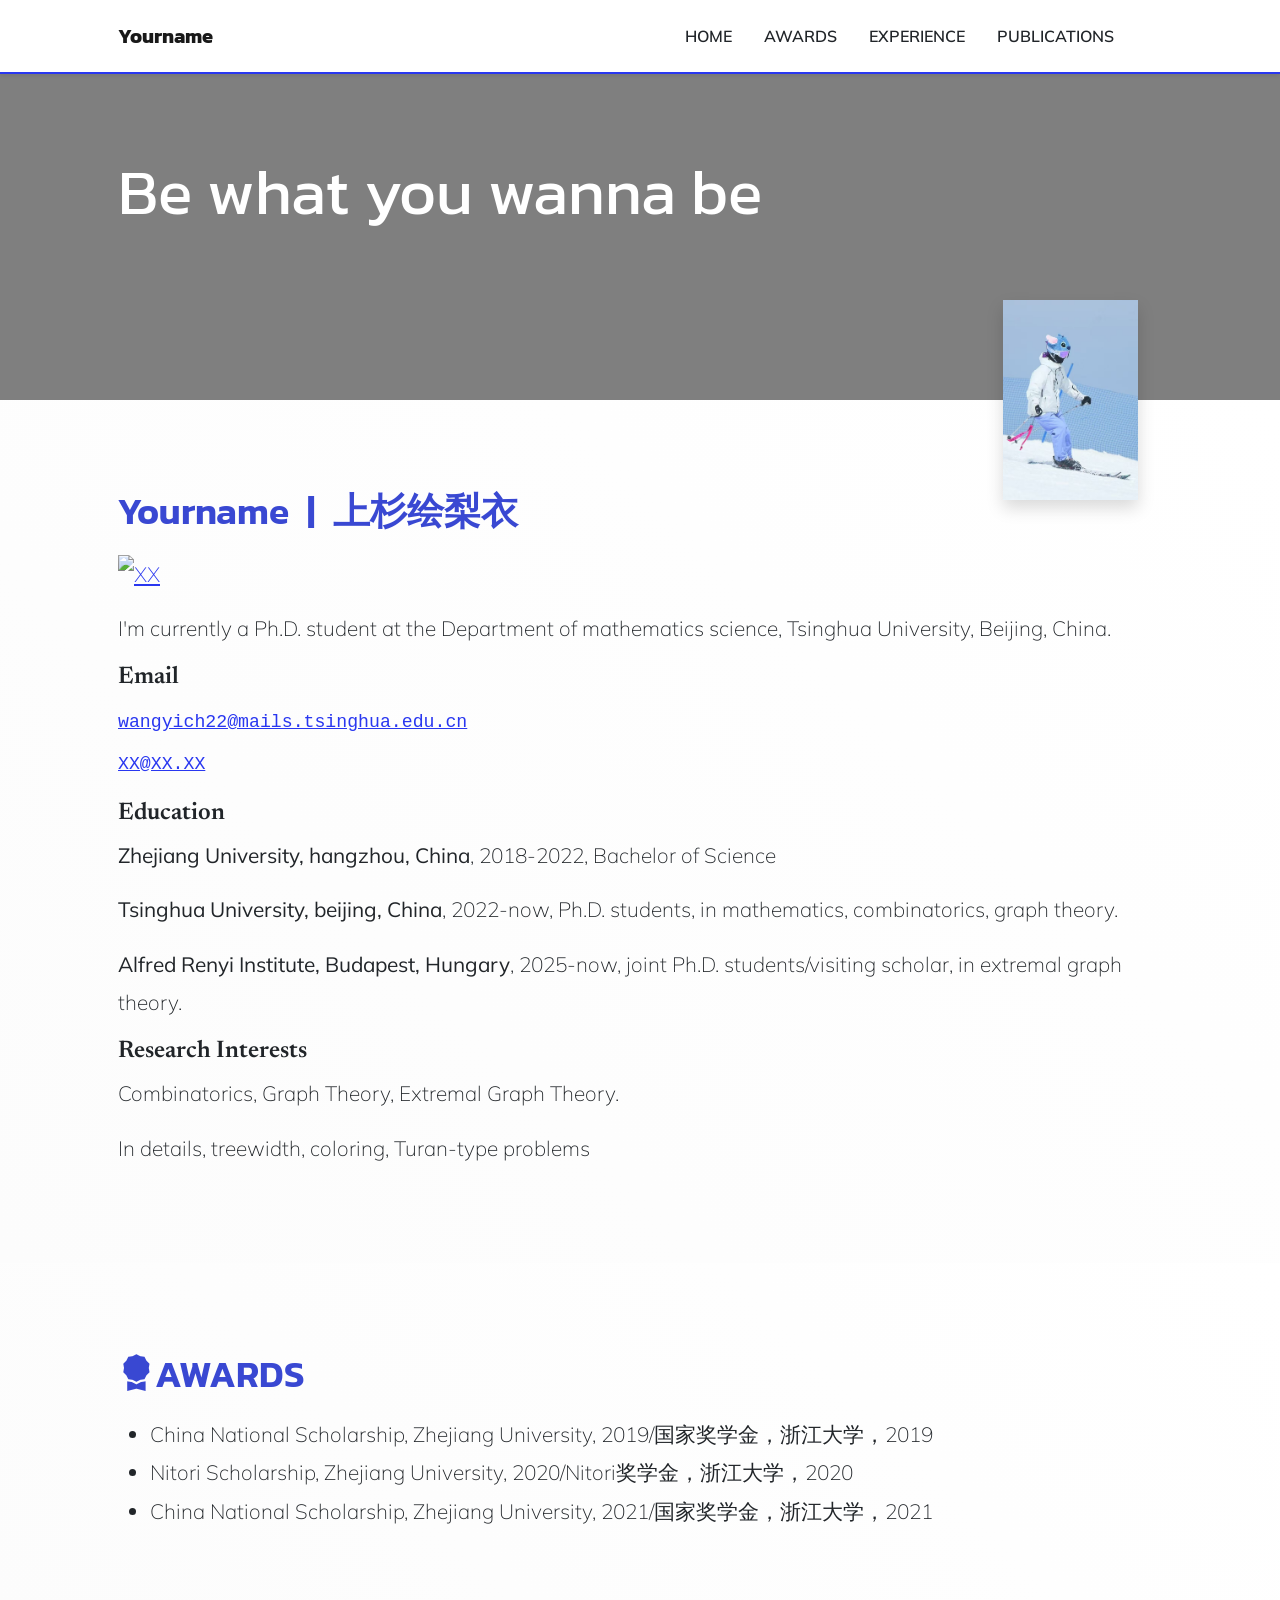
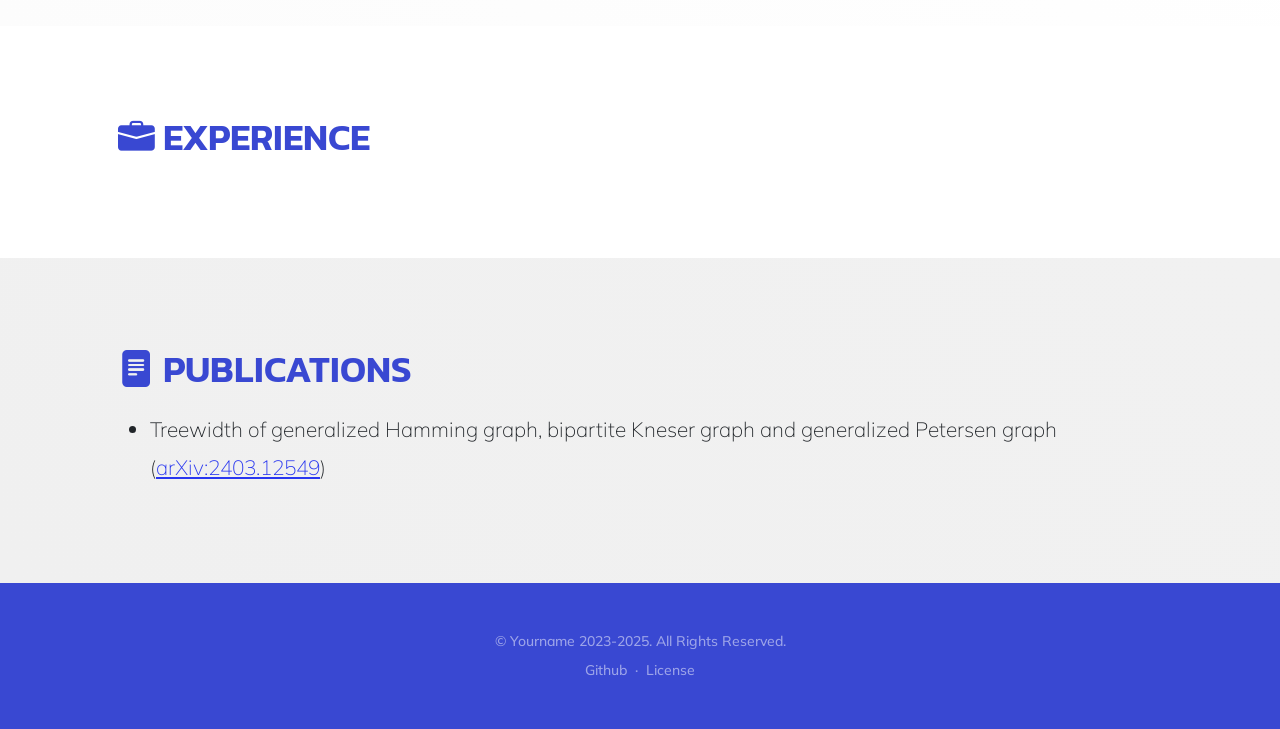
==== index.html @ 84e43491 "test" ====
<!DOCTYPE html>
<html lang="en">

<head>
    <meta charset="utf-8" />
    <meta name="viewport" content="width=device-width, initial-scale=1, shrink-to-fit=no" />
    <meta name="description" content="Academic Webpage" />
    <meta name="author" content="yixin0313" />
    <title id="title"></title>

    <!-- Icon -->
    <link rel="icon" type="image/x-icon" href="static/assets/favicon.ico" />

    <!-- Bootstrap icons-->
    <link href="https://cdn.jsdelivr.net/npm/bootstrap-icons@1.5.0/font/bootstrap-icons.css" rel="stylesheet" />

    <!-- Google fonts-->
    <link rel="preconnect" href="https://fonts.gstatic.com" />
    <link href="https://fonts.googleapis.com/css2?family=Newsreader:ital,wght@0,600;1,600&amp;display=swap"
        rel="stylesheet" />
    <link
        href="https://fonts.googleapis.com/css2?family=Mulish:ital,wght@0,300;0,500;0,600;0,700;1,300;1,500;1,600;1,700&amp;display=swap"
        rel="stylesheet" />
    <link href="https://fonts.googleapis.com/css2?family=Kanit:ital,wght@0,400;1,400&amp;display=swap"
        rel="stylesheet" />

    <!-- Core theme CSS (includes Bootstrap)-->
    <link type="text/css" href="static/css/styles.css" rel="stylesheet" />
    <link type="text/css" href="static/css/main.css" rel="stylesheet" />

    <!-- Bootstrap core JS-->
    <script type="text/javascript" src="static/js/bootstrap.bundle.min.js"></script>

    <!-- For Compatability -->
    <script src="https://polyfill.io/v3/polyfill.min.js?features=es6"></script>

    <!-- Markdown -->
    <script type="text/javascript" src="static/js/marked.min.js"></script>

    <!-- Mathematics -->
    <script>
        // See https://docs.mathjax.org/en/latest/index.html for more details.
        MathJax = {
            tex: {
                packages: {},              // extensions to use
                inlineMath: [              // start/end delimiter pairs for in-line math
                    ['$', '$'],
                    ['\\(', '\\)']
                ],
                displayMath: [             // start/end delimiter pairs for display math
                    ['$$', '$$'],
                    ['\\[', '\\]']
                ],
                processEscapes: false,      // use \$ to produce a literal dollar sign
                processEnvironments: true, // process \begin{xxx}...\end{xxx} outside math mode
                processRefs: true,         // process \ref{...} outside of math mode
                digits: /^(?:[0-9]+(?:\{,\}[0-9]{3})*(?:\.[0-9]*)?|\.[0-9]+)/,    // pattern for recognizing numbers
                tags: 'all',              // or 'ams' or 'all'
                tagSide: 'right',          // side for \tag macros
                tagIndent: '0.8em',        // amount to indent tags
                useLabelIds: true,         // use label name rather than tag for ids
                maxMacros: 10000,          // maximum number of macro substitutions per expression
                maxBuffer: 5 * 1024,       // maximum size for the internal TeX string (5K)
                // baseURL:                   // URL for use with links to tags (when there is a <base> tag in effect)
                // (document.getElementsByTagName('base').length === 0) ? '' : String(document.location).replace(/#.*$/, ''),
                formatError:               // function called when TeX syntax errors occur
                    (jax, err) => jax.formatError(err)
            }
        };
    </script>
    <script type="text/javascript" id="MathJax-script"
        src="https://cdn.jsdelivr.net/npm/mathjax@3/es5/tex-svg.js"></script>
    <script type="text/javascript" id="MathJax-script" async
        src="https://cdn.jsdelivr.net/npm/mathjax@3/es5/tex-mml-chtml.js"></script>

    <!-- Core JS-->
    <script type="text/javascript" src="static/js/scripts.js"></script>
    <script type="text/javascript" src="static/js/js-yaml.min.js"></script>

</head>

<body id="page-top">
    <!-- Navigation-->
    <nav class="header navbar navbar-expand-lg navbar-light fixed-top shadow-sm" id="mainNav">
        <div class="container px-5">
            <a id="page-top-title" class="navbar-brand fw-bold" href="#page-top"></a>
            <!-- <a href="#page-top"><img src="static/assets/img/CUMT_LOGO.svg" style="width: 11rem;"></a> -->
            <button class="navbar-toggler" type="button" data-bs-toggle="collapse" data-bs-target="#navbarResponsive"
                aria-controls="navbarResponsive" aria-expanded="false" aria-label="Toggle navigation">
                MENU
                <i class="bi-list"></i>
            </button>
            <div class="collapse navbar-collapse" id="navbarResponsive">
                <ul class="navbar-nav ms-auto me-4 my-3 my-lg-0">
                    <li class="nav-item">
                        <a class="nav-link me-lg-3" href="#home">HOME</a>
                    </li>
                    <li class="nav-item">
                        <a class="nav-link me-lg-3" href="#awards">AWARDS</a>
                    </li>
                    <li class="nav-item">
                        <a class="nav-link me-lg-3" href="#experience">EXPERIENCE</a>
                    </li>
                    <li class="nav-item">
                        <a class="nav-link me-lg-3" href="#publications">PUBLICATIONS</a>
                    </li>
                </ul>
            </div>
        </div>
    </nav>

    <!-- Top Section -->
    <section class="top-section" style="background-image: url('static/assets/img/background.jpeg');">
        <div class="top-section-content">
            <div class="container px-5">
                <h2 id="top-section-bg-text" class="text-white display-3 lh-1 font-alt"></h2>
            </div>
        </div>
    </section>
    <!-- Top Section -->

    <!-- Photo -->
    <div class="container px-5">
        <div id="avatar">
            <img class="shadow" src="static/assets/img/photo.png">
        </div>
    </div>
    <!-- Photo -->

    <!-- Home -->
    <section class="bg-gradient-primary-to-secondary-light mt5 md5" id="home">
        <div class="container px-5">
            <header>
                <h2 id="home-subtitle"> </h2>
                <!-- <span class="bi bi-list"></span> -->
            </header>
            <div class="main-body" id="home-md"></div>
        </div>
    </section>
    <!-- Home -->

    <!-- Awards -->
    <section class="bg-gradient-primary-to-secondary-light mt5 md5" id="awards">
        <div class="container px-5">
            <header>
                <h2 id="awards-subtitle"><i class="bi bi-award-fill"></i>AWARDS </h2>
            </header>
            <div class="main-body" id="awards-md"></div>

        </div>
    </section>
    <!-- Awards -->

    <!-- Experience -->
    <section class="bg-gradient-primary-to-secondary-dark mt5 md5" id="experience">
        <div class="container px-5">
            <header>
                <h2 id="experience-subtitle"><i class="bi bi-briefcase-fill"></i> EXPERIENCE </h2>
            </header>
            <div class="main-body" id="experience-md"></div>
        </div>
    </section>
    <!-- Experience -->

    <!-- Publications -->
    <section class="bg-gradient-primary-to-secondary-gray mt5 md5" id="publications">
        <div class="container px-5">
            <header>
                <h2 id="publications-subtitle"><i class="bi bi-file-text-fill"></i>&nbsp;PUBLICATIONS</h2>
            </header>
            <div class="main-body" id="publications-md"></div>

        </div>
    </section>
    <!-- Publications  -->

    <!-- Footer-->
    <footer class="bg-bottom text-center py-5">
        <div class="container px-5">
            <div class="text-white-50 small">
                <div id="copyright-text" class="mb-2"></div>
                <a id="github-link" href="https://github.com/senli1073">Github</a>
                <span class="mx-1">&middot;</span>
                <a id="license-link"
                    href="https://github.com/senli1073/senli1073.github.io/blob/main/LICENSE">License</a>
            </div>
        </div>
    </footer>

</body>

</html>
---- static/css/main.css ----
@import "./styles.css";


:root{
    --h-title-color:#3948d2;
}

.header {
    border-bottom: solid 2px var(--bs-blue);
    z-index: 10000;
}

.bg-bottom {
    background-color: var(--h-title-color);
}

.top-section {
    position: relative;
    padding: 10rem 0;
    background-position: center;
    background-size: cover;
    height: 25rem;
}

.top-section h2 {
    font-weight: 400;
}

.top-section .top-section-content {
    position: relative;
    z-index: 1;
}

.top-section:before {
    content: "";
    position: absolute;
    top: 0;
    left: 0;
    width: 100%;
    height: 100%;
    background: rgba(0, 0, 0, 0.5);
}

section header h2{
    font-family: "Kanit", -apple-system, BlinkMacSystemFont, "Segoe UI", Roboto, "Helvetica Neue", Arial, sans-serif, "Apple Color Emoji", "Segoe UI Emoji", "Segoe UI Symbol", "Noto Color Emoji" !important;
    color: var(--h-title-color);
    font-size: 2.3rem;
    line-height: 4rem;
}

section .main-body{
    font-size: 1.3rem;
    font-weight: 200;
    line-height: 2.4rem;
}


.bg-gradient-primary-to-secondary-light {
    background: linear-gradient(45deg, #fcfcfc, #ffffff) !important;
}

.bg-gradient-primary-to-secondary-gray {
    background: linear-gradient(45deg, #f0f0f0, #f1f1f1) !important;
}



.on-top {
    position: relative;
    z-index: 10000;
}

.top-bg {
    background-position: center;
    background-size: fill;
    width: 100%;
    height: 100%;
}

.top-bg::before {
    content: "";
    position: absolute;
    top: 0;
    left: 0;
    width: 100%;
    height: 100%;
    background: rgba(0, 0, 0, 0.4);
}


#avatar {
    position: relative;
    height: 0;
    top:min(-65px,max(-100px,calc(-1*100vw/12)));
    max-width: 55em;
    margin: 0 1.5rem 0 0;
    float: right;
    z-index: 9000;
}

#avatar img {
    height: max(130px,min(200px,calc(100vw/6)));
    box-shadow: 5px 5px 5px rgba(0, 0, 0, 0.2);
}

@media screen and (max-width: 991px) {
    #avatar {
        margin: 0;
    }
}
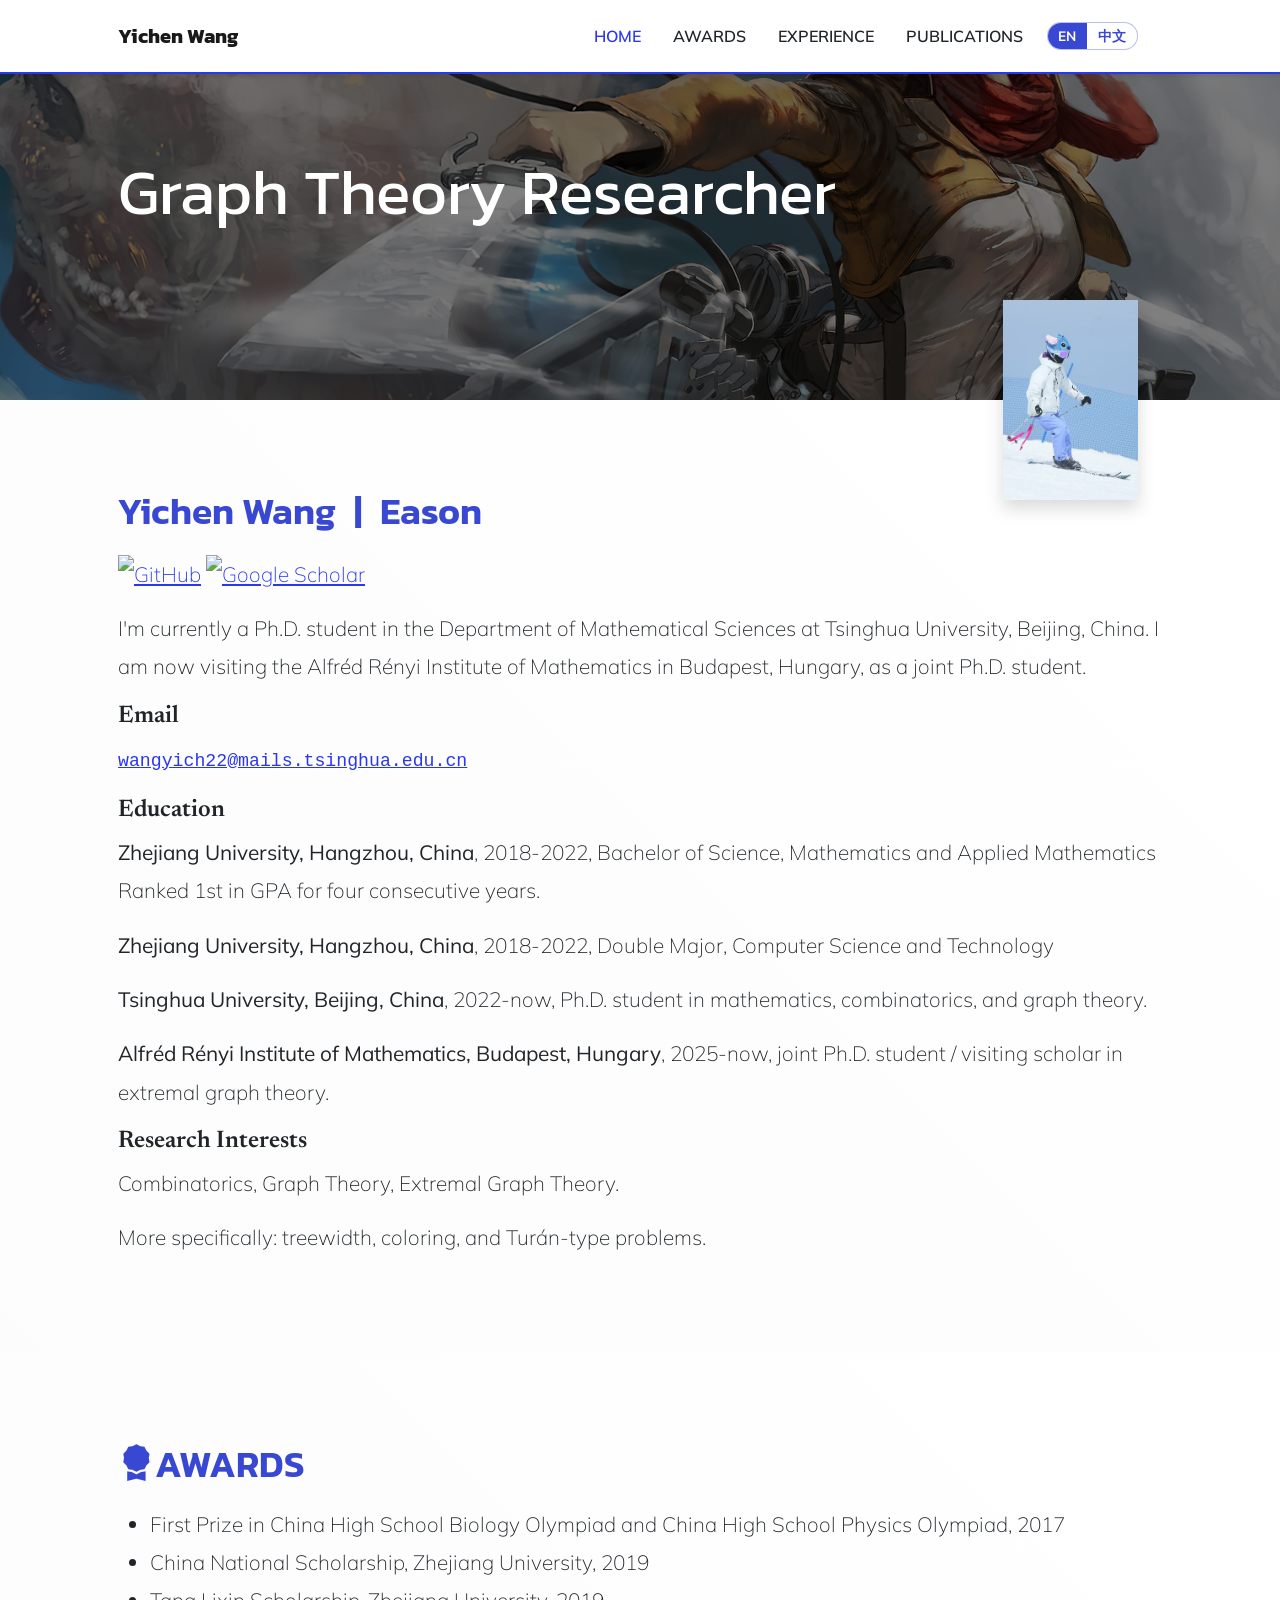
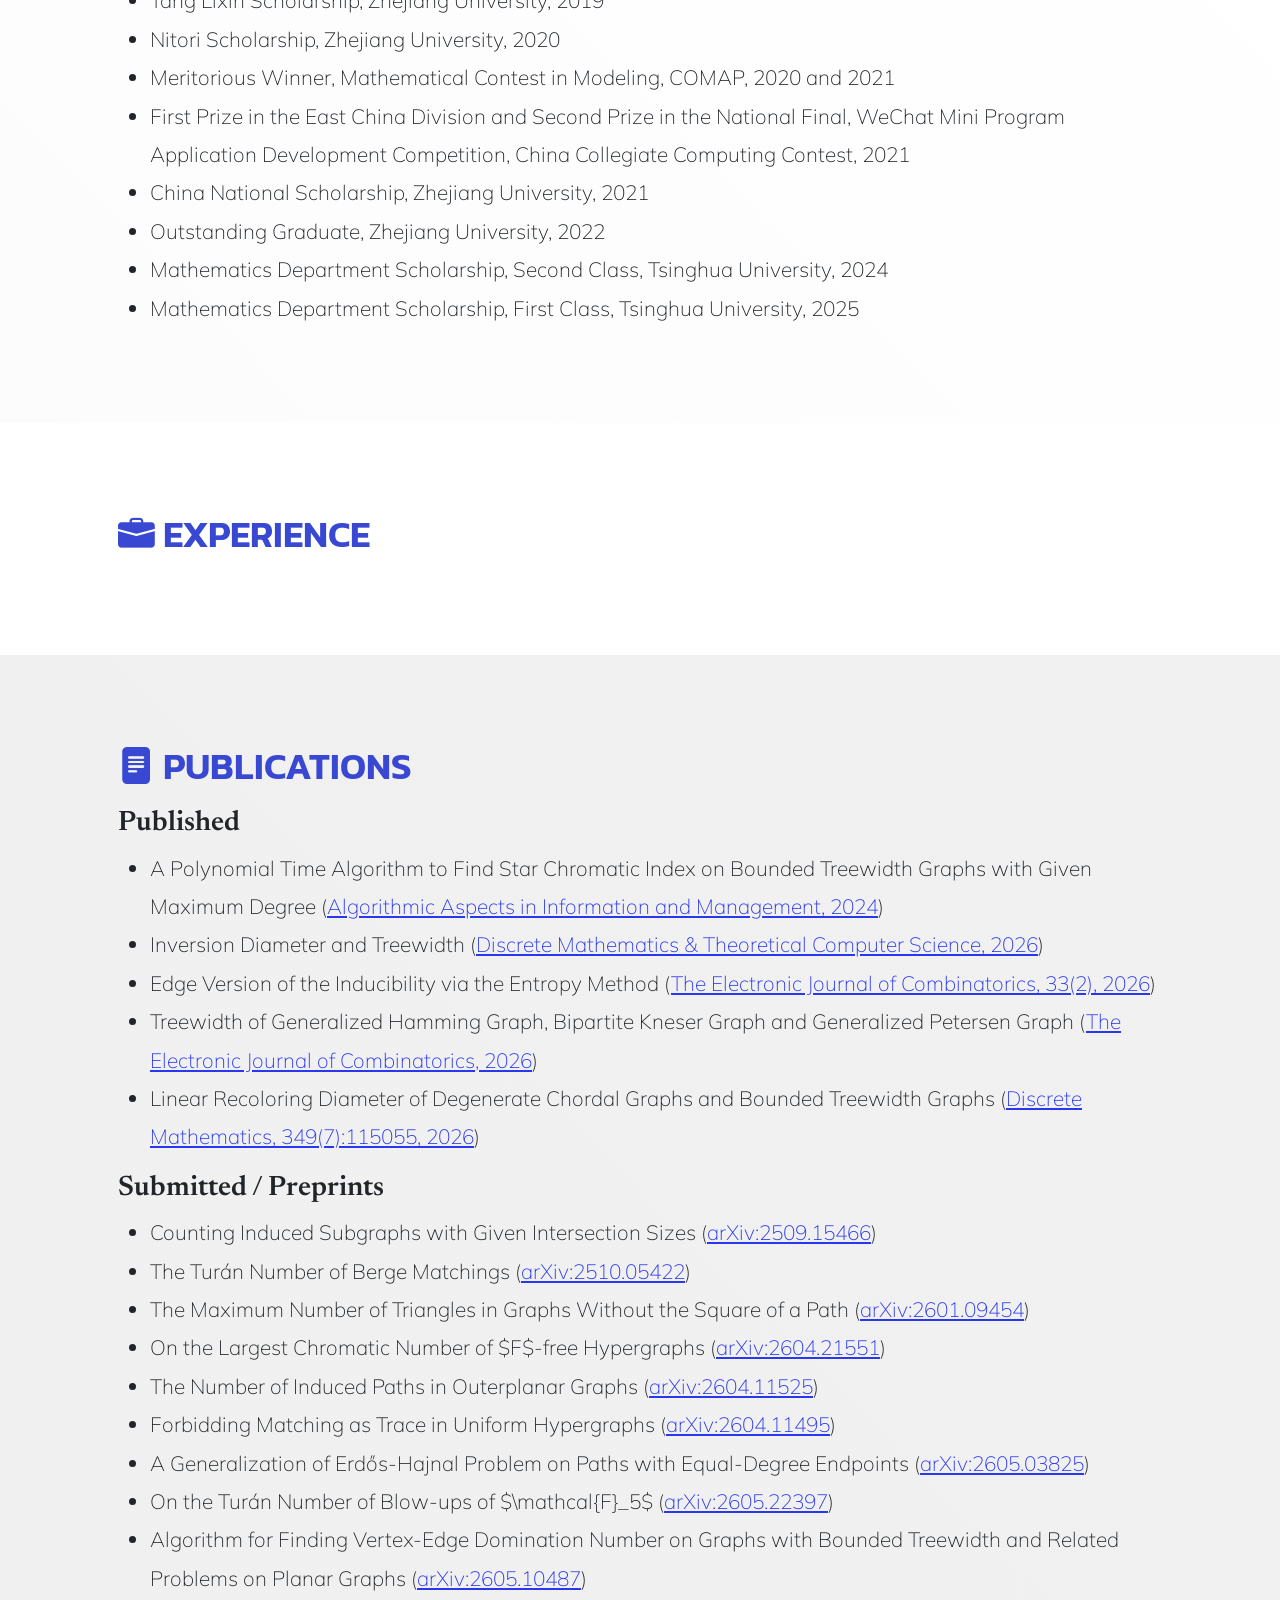
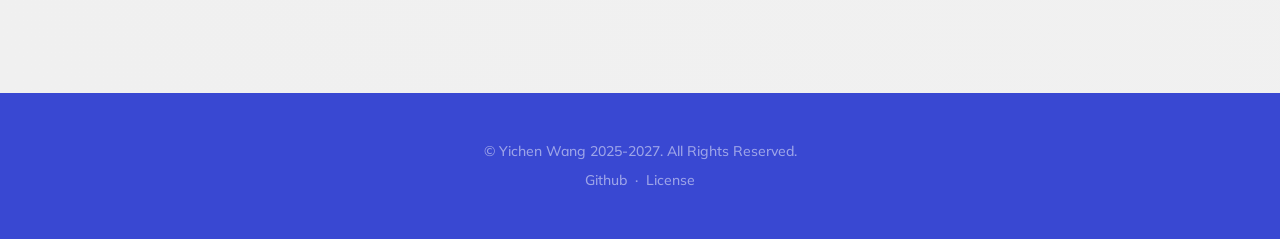
==== commit 7b66a198: "update homepage" ====
--- a/index.html
+++ b/index.html
@@ -93,16 +93,24 @@
             <div class="collapse navbar-collapse" id="navbarResponsive">
                 <ul class="navbar-nav ms-auto me-4 my-3 my-lg-0">
                     <li class="nav-item">
-                        <a class="nav-link me-lg-3" href="#home">HOME</a>
-                    </li>
-                    <li class="nav-item">
-                        <a class="nav-link me-lg-3" href="#awards">AWARDS</a>
-                    </li>
-                    <li class="nav-item">
-                        <a class="nav-link me-lg-3" href="#experience">EXPERIENCE</a>
-                    </li>
-                    <li class="nav-item">
-                        <a class="nav-link me-lg-3" href="#publications">PUBLICATIONS</a>
+                        <a class="nav-link me-lg-3" href="#home" data-i18n="nav.home">HOME</a>
+                    </li>
+                    <li class="nav-item">
+                        <a class="nav-link me-lg-3" href="#awards" data-i18n="nav.awards">AWARDS</a>
+                    </li>
+                    <li class="nav-item">
+                        <a class="nav-link me-lg-3" href="#experience" data-i18n="nav.experience">EXPERIENCE</a>
+                    </li>
+                    <li class="nav-item">
+                        <a class="nav-link me-lg-3" href="#publications" data-i18n="nav.publications">PUBLICATIONS</a>
+                    </li>
+                    <li class="nav-item language-nav-item">
+                        <div class="language-switch" role="group" aria-label="Language switch">
+                            <button type="button" class="language-button active" data-lang="en"
+                                aria-pressed="true">EN</button>
+                            <button type="button" class="language-button" data-lang="zh"
+                                aria-pressed="false">中文</button>
+                        </div>
                     </li>
                 </ul>
             </div>
@@ -110,7 +118,7 @@
     </nav>
 
     <!-- Top Section -->
-    <section class="top-section" style="background-image: url('static/assets/img/background.jpeg');">
+    <section class="top-section" style="background-image: url('static/assets/img/background.jpg');">
         <div class="top-section-content">
             <div class="container px-5">
                 <h2 id="top-section-bg-text" class="text-white display-3 lh-1 font-alt"></h2>
@@ -143,7 +151,7 @@
     <section class="bg-gradient-primary-to-secondary-light mt5 md5" id="awards">
         <div class="container px-5">
             <header>
-                <h2 id="awards-subtitle"><i class="bi bi-award-fill"></i>AWARDS </h2>
+                <h2 id="awards-subtitle" data-i18n="section.awards" data-i18n-html="true"><i class="bi bi-award-fill"></i>AWARDS </h2>
             </header>
             <div class="main-body" id="awards-md"></div>
 
@@ -155,7 +163,7 @@
     <section class="bg-gradient-primary-to-secondary-dark mt5 md5" id="experience">
         <div class="container px-5">
             <header>
-                <h2 id="experience-subtitle"><i class="bi bi-briefcase-fill"></i> EXPERIENCE </h2>
+                <h2 id="experience-subtitle" data-i18n="section.experience" data-i18n-html="true"><i class="bi bi-briefcase-fill"></i> EXPERIENCE </h2>
             </header>
             <div class="main-body" id="experience-md"></div>
         </div>
@@ -166,7 +174,7 @@
     <section class="bg-gradient-primary-to-secondary-gray mt5 md5" id="publications">
         <div class="container px-5">
             <header>
-                <h2 id="publications-subtitle"><i class="bi bi-file-text-fill"></i>&nbsp;PUBLICATIONS</h2>
+                <h2 id="publications-subtitle" data-i18n="section.publications" data-i18n-html="true"><i class="bi bi-file-text-fill"></i>&nbsp;PUBLICATIONS</h2>
             </header>
             <div class="main-body" id="publications-md"></div>
 
@@ -179,14 +187,14 @@
         <div class="container px-5">
             <div class="text-white-50 small">
                 <div id="copyright-text" class="mb-2"></div>
-                <a id="github-link" href="https://github.com/senli1073">Github</a>
+                <a id="github-link" href="https://github.com/handsome12138">Github</a>
                 <span class="mx-1">&middot;</span>
                 <a id="license-link"
-                    href="https://github.com/senli1073/senli1073.github.io/blob/main/LICENSE">License</a>
+                    href="https://github.com/handsome12138/handsome12138.github.io/blob/main/LICENSE">License</a>
             </div>
         </div>
     </footer>
 
 </body>
 
-</html>+</html>
--- a/static/css/main.css
+++ b/static/css/main.css
@@ -8,6 +8,41 @@
 .header {
     border-bottom: solid 2px var(--bs-blue);
     z-index: 10000;
+}
+
+.language-nav-item {
+    display: flex;
+    align-items: center;
+}
+
+.language-switch {
+    display: inline-flex;
+    align-items: center;
+    overflow: hidden;
+    border: 1px solid rgba(57, 72, 210, 0.35);
+    border-radius: 999px;
+    background: #ffffff;
+}
+
+.language-button {
+    border: 0;
+    background: transparent;
+    color: var(--h-title-color);
+    font: inherit;
+    font-size: 0.85rem;
+    font-weight: 700;
+    line-height: 1.2;
+    padding: 0.32rem 0.68rem;
+}
+
+.language-button.active {
+    background: var(--h-title-color);
+    color: #ffffff;
+}
+
+.language-button:focus-visible {
+    outline: 2px solid var(--h-title-color);
+    outline-offset: 2px;
 }
 
 .bg-bottom {
@@ -107,6 +142,10 @@
     #avatar {
         margin: 0;
     }
+
+    .language-nav-item {
+        margin-top: 0.5rem;
+    }
 }
 
 
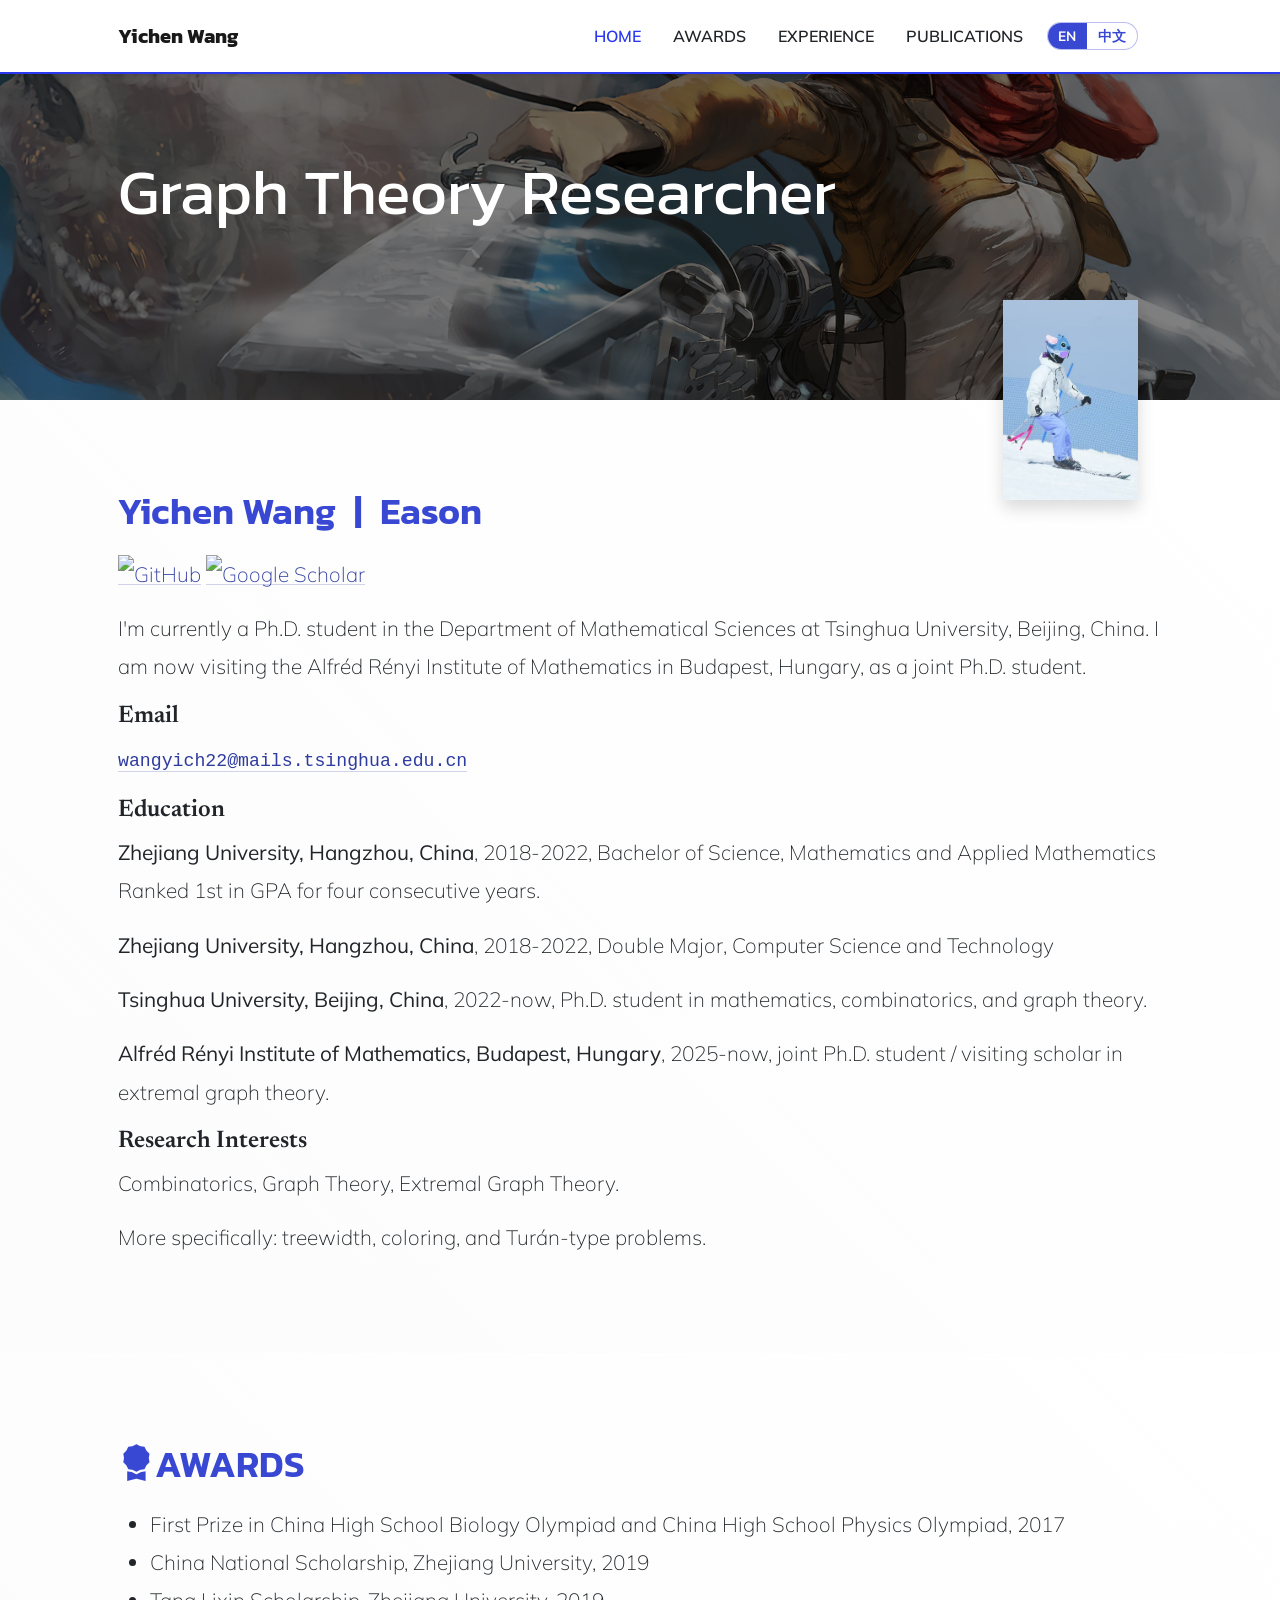
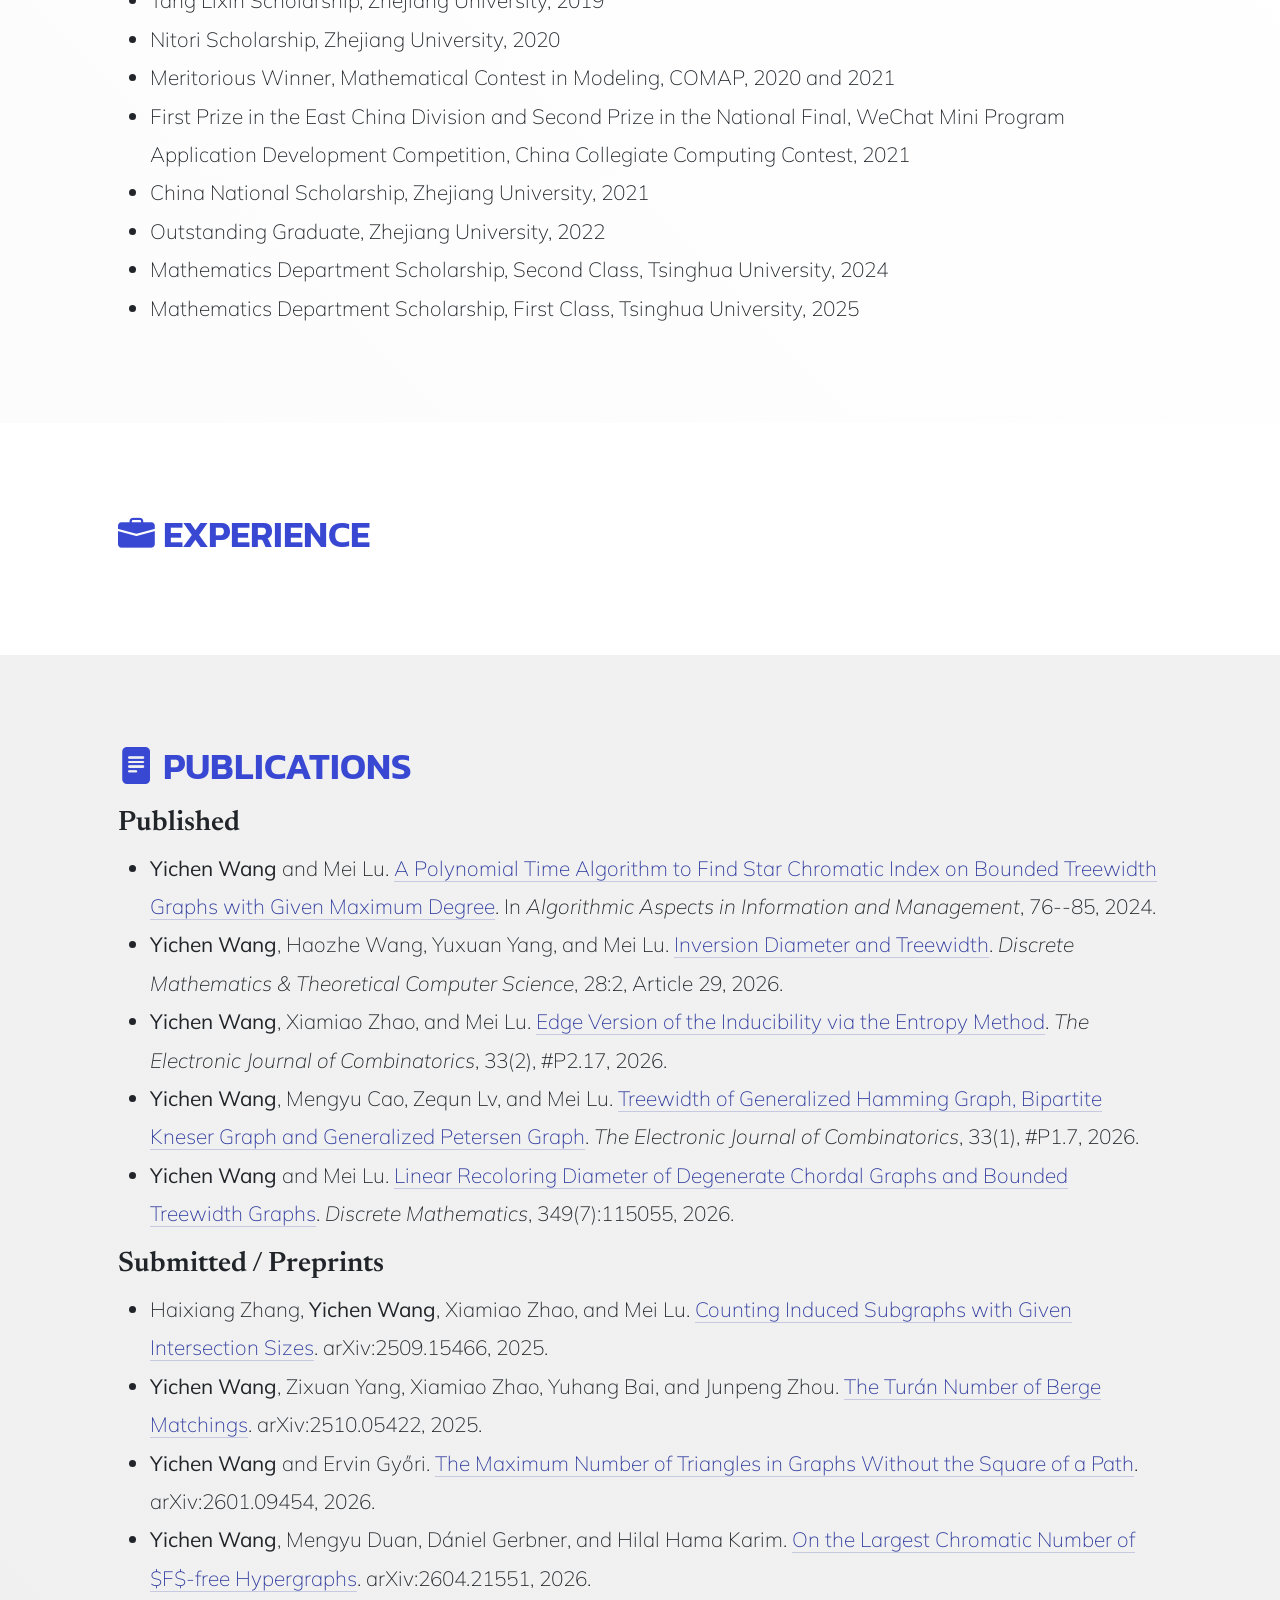
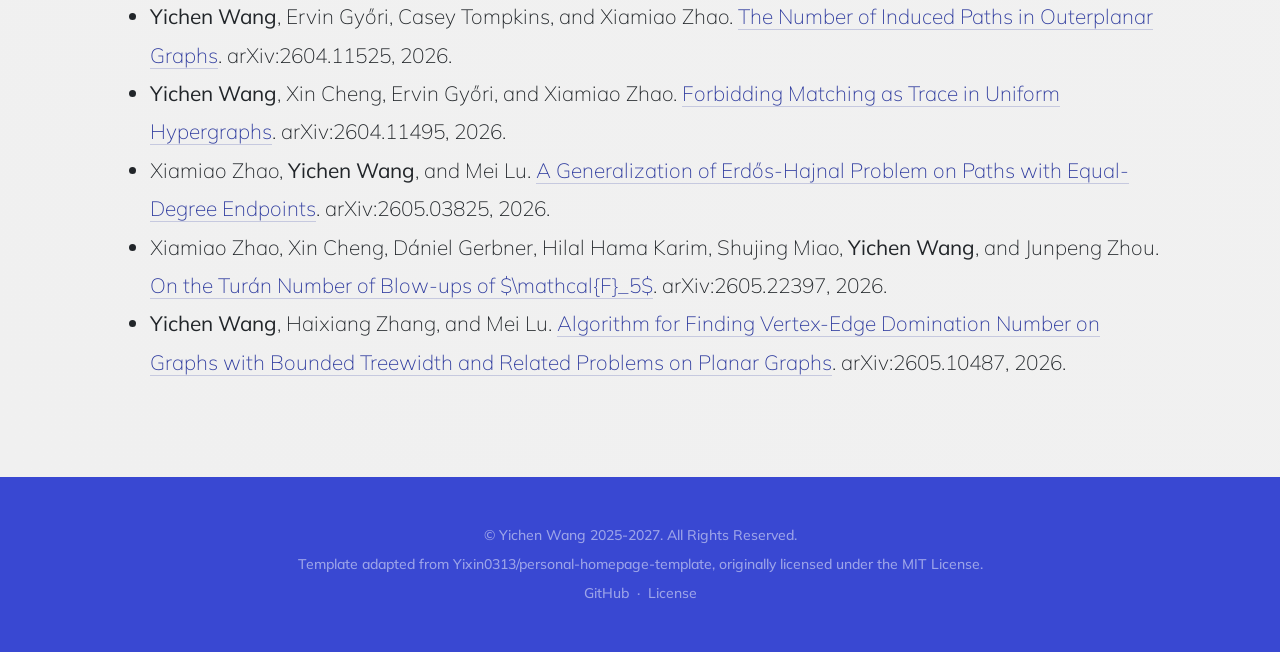
==== commit af906074: "LICENSE" ====
--- a/index.html
+++ b/index.html
@@ -187,7 +187,8 @@
         <div class="container px-5">
             <div class="text-white-50 small">
                 <div id="copyright-text" class="mb-2"></div>
-                <a id="github-link" href="https://github.com/handsome12138">Github</a>
+                <div id="license-credit" class="mb-2"></div>
+                <a id="github-link" href="https://github.com/handsome12138">GitHub</a>
                 <span class="mx-1">&middot;</span>
                 <a id="license-link"
                     href="https://github.com/handsome12138/handsome12138.github.io/blob/main/LICENSE">License</a>
--- a/static/css/main.css
+++ b/static/css/main.css
@@ -89,6 +89,19 @@
     line-height: 2.4rem;
 }
 
+section .main-body a {
+    color: #2f3c9f;
+    text-decoration: none;
+    border-bottom: 1px solid rgba(47, 60, 159, 0.22);
+    transition: color 0.15s ease, border-color 0.15s ease;
+}
+
+section .main-body a:hover,
+section .main-body a:focus {
+    color: var(--h-title-color);
+    border-bottom-color: currentColor;
+}
+
 
 .bg-gradient-primary-to-secondary-light {
     background: linear-gradient(45deg, #fcfcfc, #ffffff) !important;
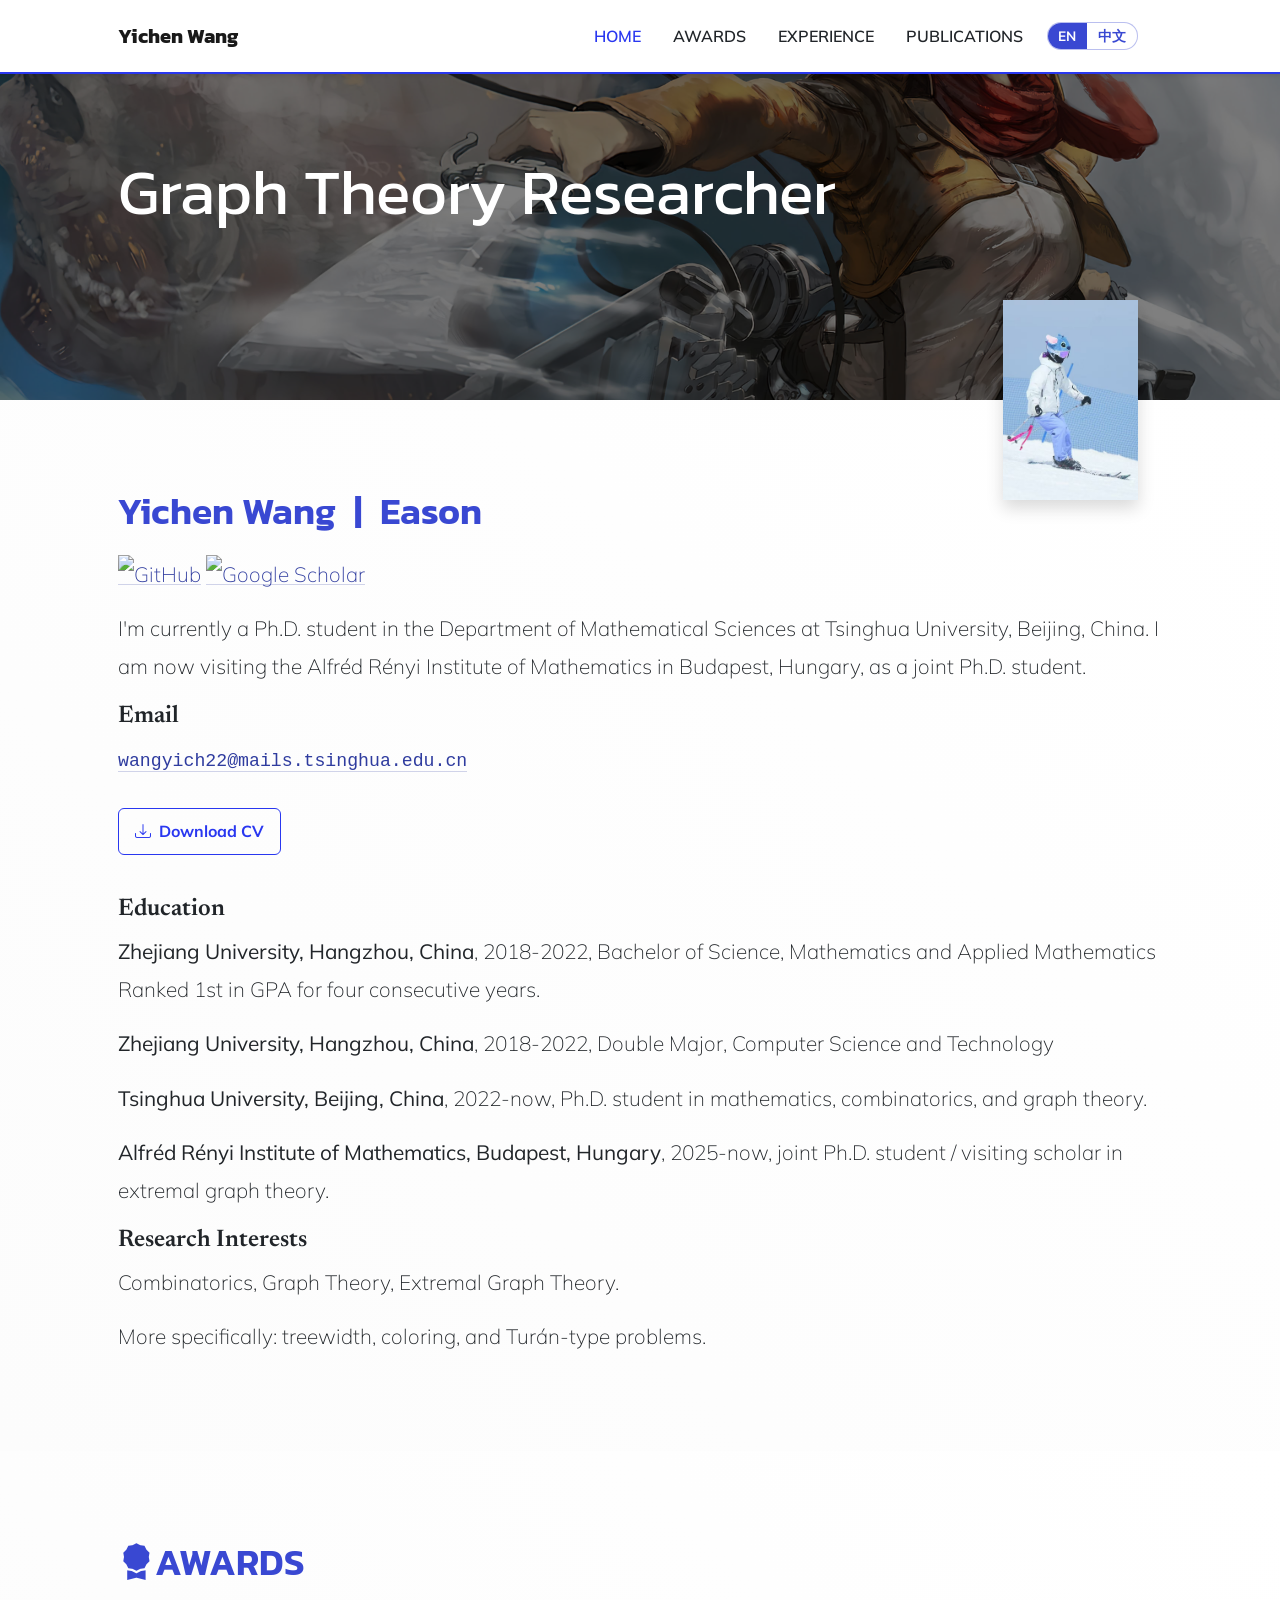
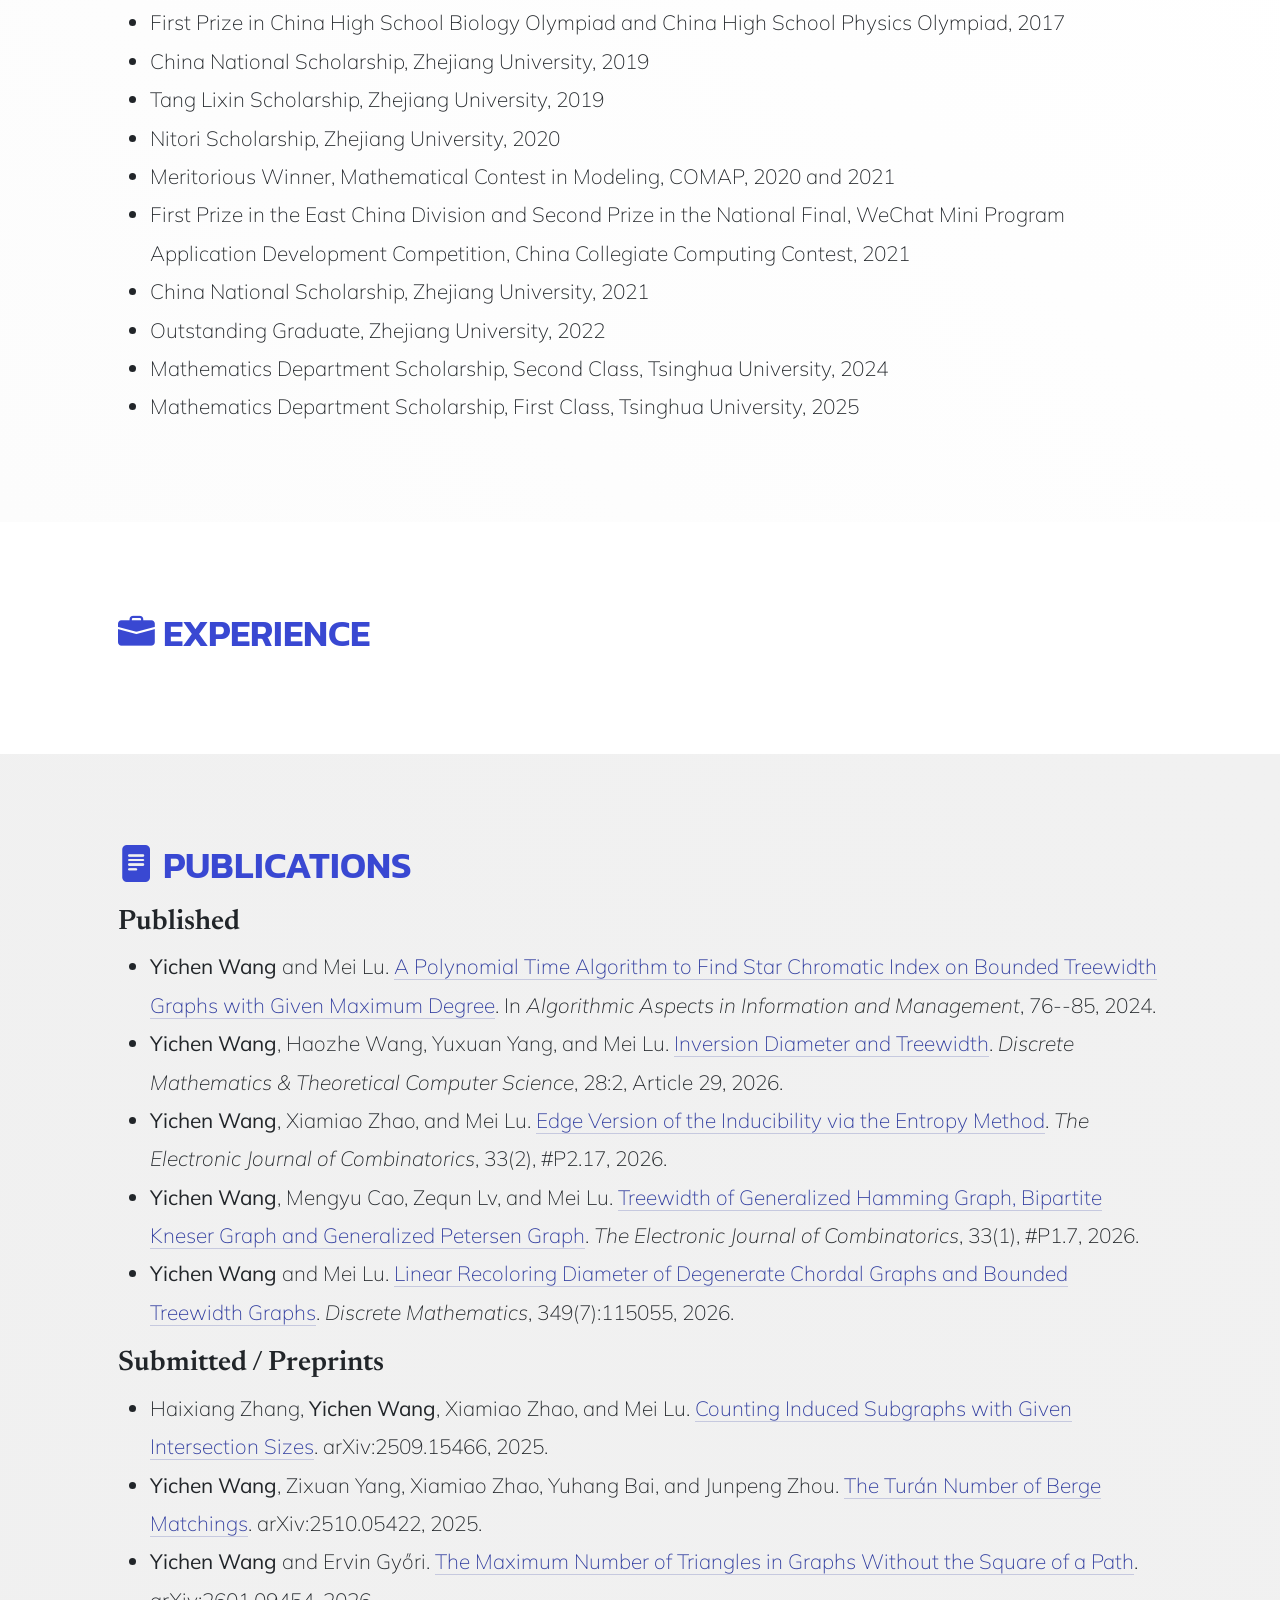
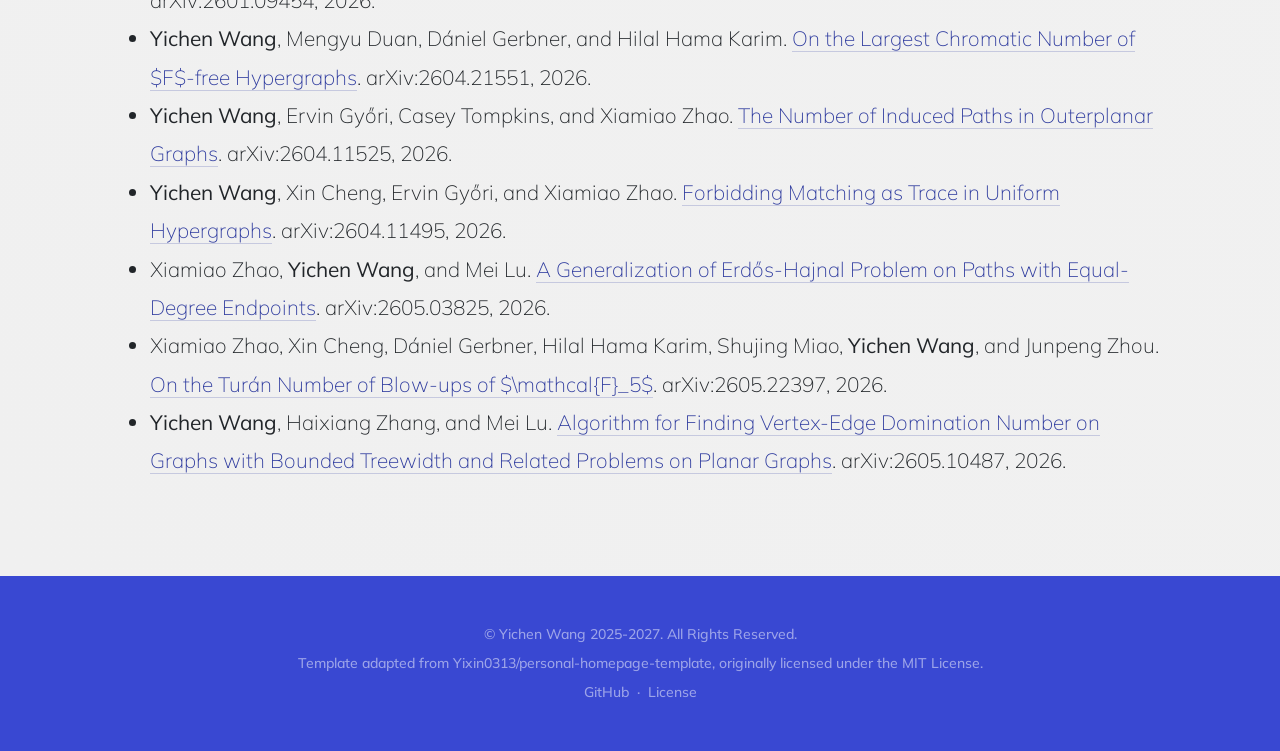
==== commit 04b61b7e: "fix polyfill.io" ====
--- a/index.html
+++ b/index.html
@@ -30,9 +30,6 @@
 
     <!-- Bootstrap core JS-->
     <script type="text/javascript" src="static/js/bootstrap.bundle.min.js"></script>
-
-    <!-- For Compatability -->
-    <script src="https://polyfill.io/v3/polyfill.min.js?features=es6"></script>
 
     <!-- Markdown -->
     <script type="text/javascript" src="static/js/marked.min.js"></script>
--- a/static/css/main.css
+++ b/static/css/main.css
@@ -89,17 +89,34 @@
     line-height: 2.4rem;
 }
 
-section .main-body a {
+section .main-body a:not(.btn) {
     color: #2f3c9f;
     text-decoration: none;
     border-bottom: 1px solid rgba(47, 60, 159, 0.22);
     transition: color 0.15s ease, border-color 0.15s ease;
 }
 
-section .main-body a:hover,
-section .main-body a:focus {
+section .main-body a:not(.btn):hover,
+section .main-body a:not(.btn):focus {
     color: var(--h-title-color);
     border-bottom-color: currentColor;
+}
+
+.home-actions {
+    margin-top: 1.75rem;
+    margin-bottom: 2.5rem;
+}
+
+.cv-download-button {
+    display: inline-flex;
+    align-items: center;
+    border-radius: 0.375rem;
+    font-weight: 700;
+    padding: 0.65rem 1rem;
+}
+
+.cv-download-button .bi {
+    line-height: 1;
 }
 
 
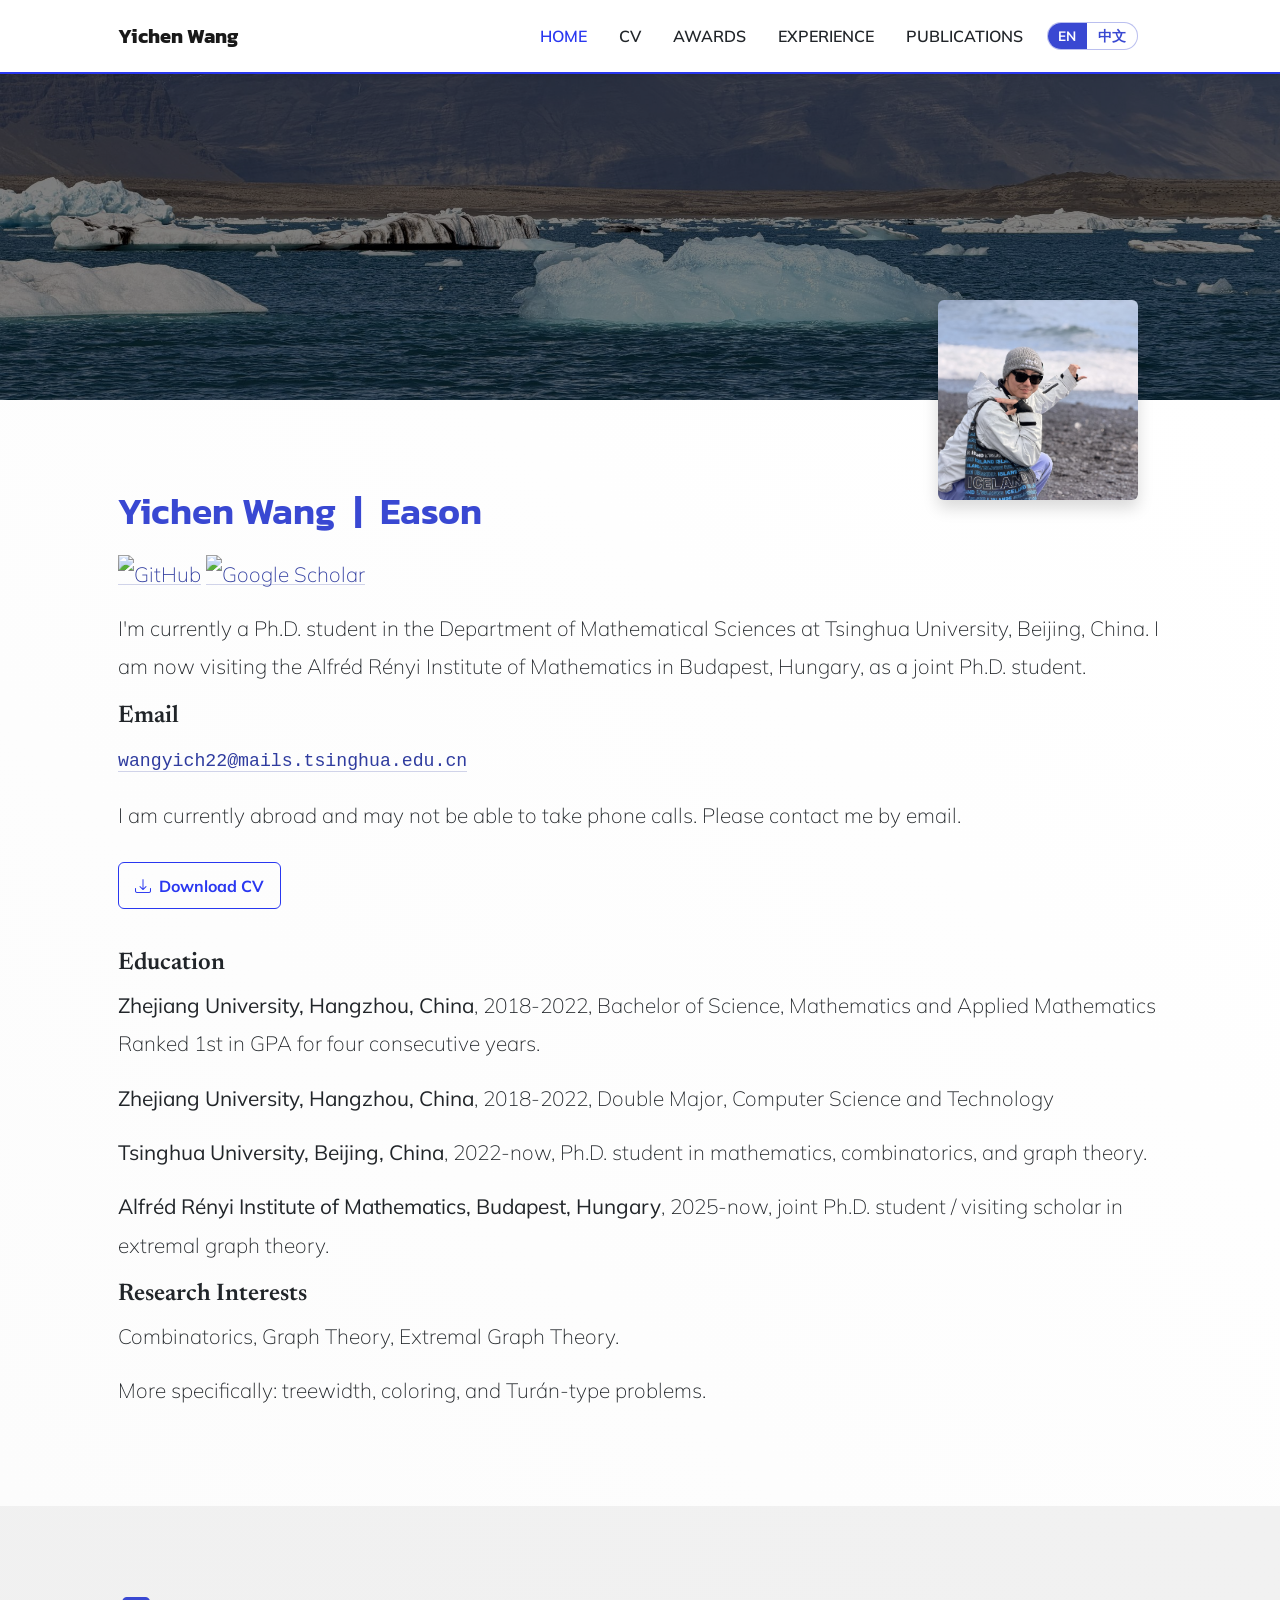
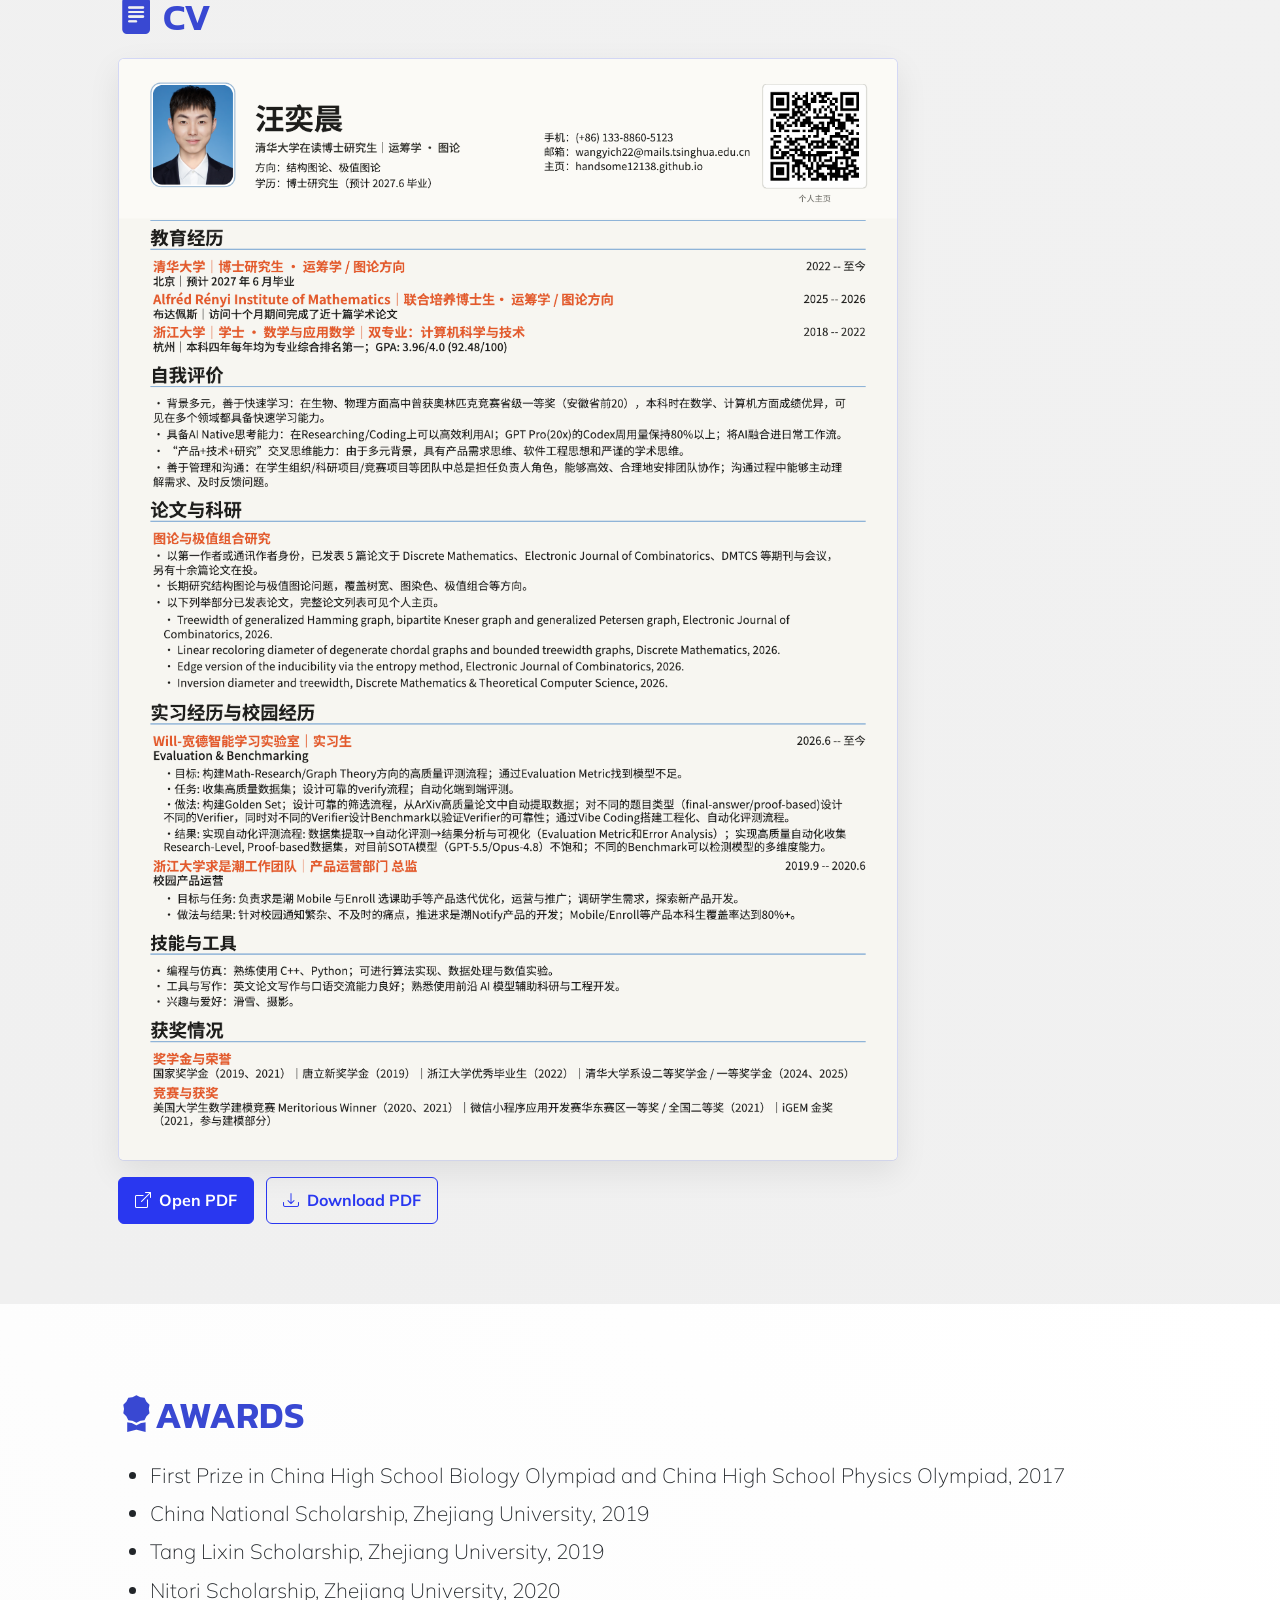
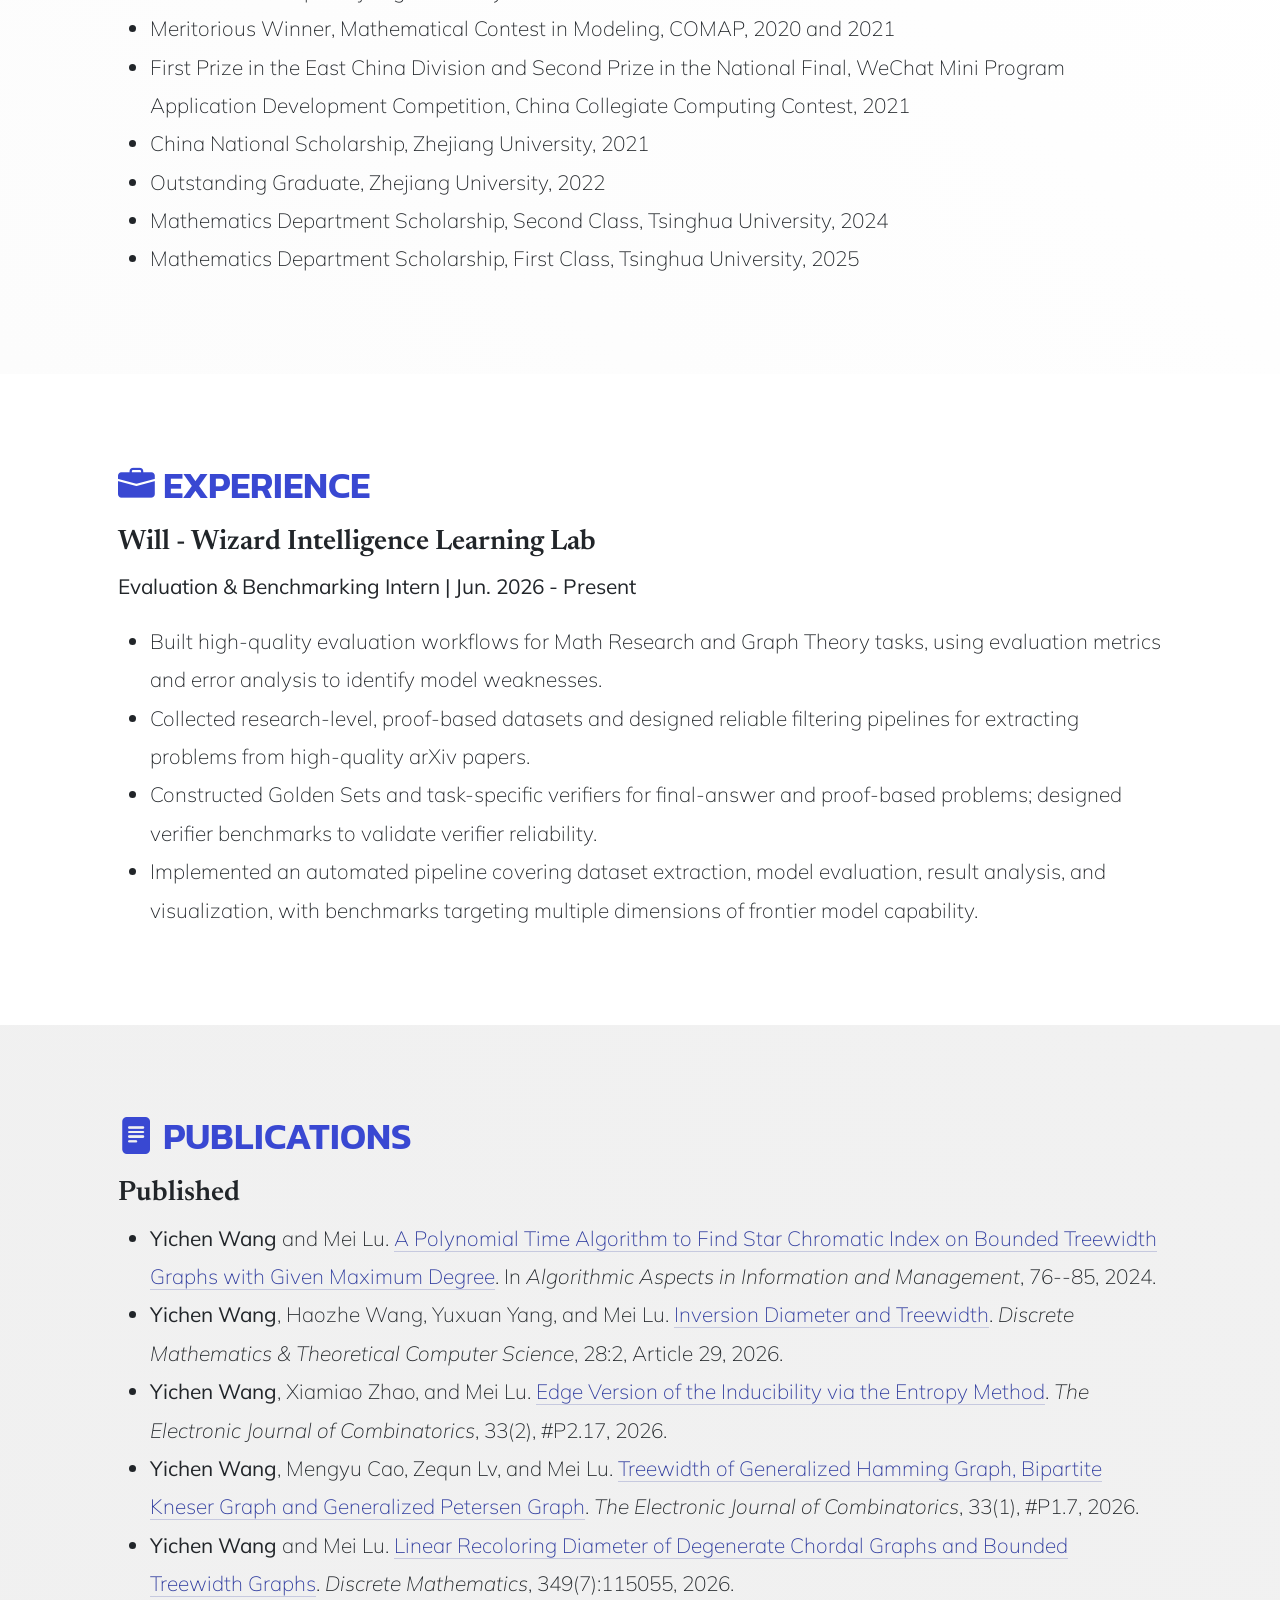
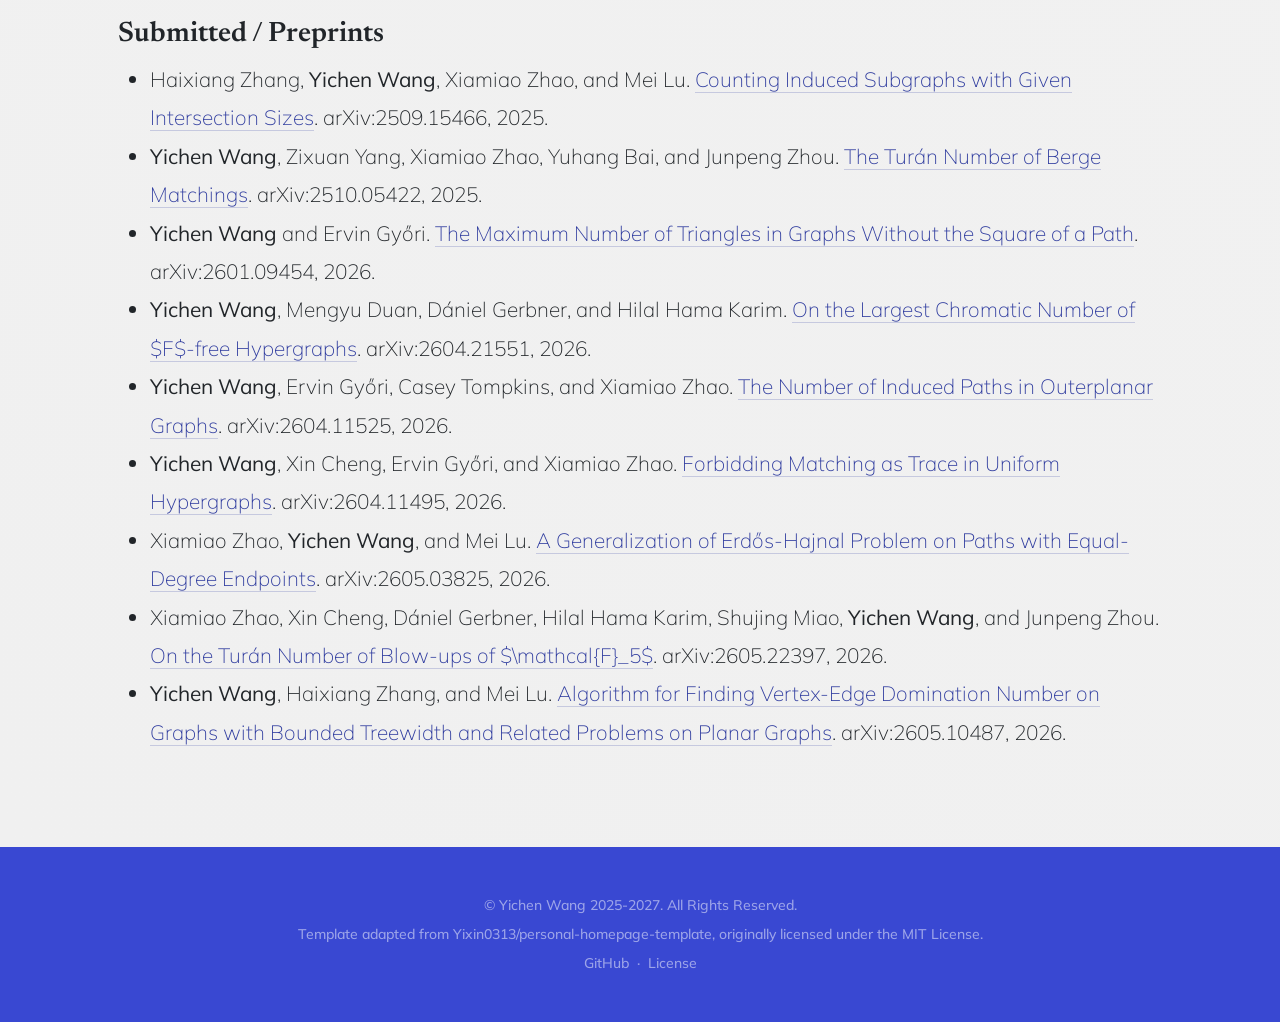
==== commit f3ab96fb: "Update homepage assets and CV preview" ====
--- a/index.html
+++ b/index.html
@@ -93,6 +93,9 @@
                         <a class="nav-link me-lg-3" href="#home" data-i18n="nav.home">HOME</a>
                     </li>
                     <li class="nav-item">
+                        <a class="nav-link me-lg-3" href="#cv" data-i18n="nav.cv">CV</a>
+                    </li>
+                    <li class="nav-item">
                         <a class="nav-link me-lg-3" href="#awards" data-i18n="nav.awards">AWARDS</a>
                     </li>
                     <li class="nav-item">
@@ -115,7 +118,7 @@
     </nav>
 
     <!-- Top Section -->
-    <section class="top-section" style="background-image: url('static/assets/img/background.jpg');">
+    <section class="top-section" style="background-image: url('static/assets/img/iceland.jpg');">
         <div class="top-section-content">
             <div class="container px-5">
                 <h2 id="top-section-bg-text" class="text-white display-3 lh-1 font-alt"></h2>
@@ -127,7 +130,7 @@
     <!-- Photo -->
     <div class="container px-5">
         <div id="avatar">
-            <img class="shadow" src="static/assets/img/photo.png">
+            <img class="shadow" src="static/assets/img/me.jpg" alt="Portrait of Yichen Wang">
         </div>
     </div>
     <!-- Photo -->
@@ -143,6 +146,17 @@
         </div>
     </section>
     <!-- Home -->
+
+    <!-- CV -->
+    <section class="bg-gradient-primary-to-secondary-gray mt5 md5" id="cv">
+        <div class="container px-5">
+            <header>
+                <h2 id="cv-subtitle" data-i18n="section.cv" data-i18n-html="true"><i class="bi bi-file-text-fill"></i>&nbsp;CV</h2>
+            </header>
+            <div class="main-body" id="cv-md"></div>
+        </div>
+    </section>
+    <!-- CV -->
 
     <!-- Awards -->
     <section class="bg-gradient-primary-to-secondary-light mt5 md5" id="awards">
--- a/static/css/main.css
+++ b/static/css/main.css
@@ -119,6 +119,44 @@
     line-height: 1;
 }
 
+.cv-preview {
+    max-width: 780px;
+}
+
+.cv-preview-frame {
+    display: block;
+    overflow: hidden;
+    border: 1px solid rgba(57, 72, 210, 0.22);
+    border-radius: 0.375rem;
+    background: #ffffff;
+    box-shadow: 0 0.7rem 2rem rgba(0, 0, 0, 0.08);
+}
+
+.cv-preview-image {
+    display: block;
+    width: 100%;
+    height: auto;
+}
+
+.cv-actions {
+    display: flex;
+    flex-wrap: wrap;
+    gap: 0.75rem;
+    margin-top: 1rem;
+}
+
+.cv-action-button {
+    display: inline-flex;
+    align-items: center;
+    border-radius: 0.375rem;
+    font-weight: 700;
+    padding: 0.65rem 1rem;
+}
+
+.cv-action-button .bi {
+    line-height: 1;
+}
+
 
 .bg-gradient-primary-to-secondary-light {
     background: linear-gradient(45deg, #fcfcfc, #ffffff) !important;
@@ -164,7 +202,11 @@
 }
 
 #avatar img {
+    width: max(130px,min(200px,calc(100vw/6)));
     height: max(130px,min(200px,calc(100vw/6)));
+    object-fit: cover;
+    object-position: 40% center;
+    border-radius: 0.375rem;
     box-shadow: 5px 5px 5px rgba(0, 0, 0, 0.2);
 }
 
